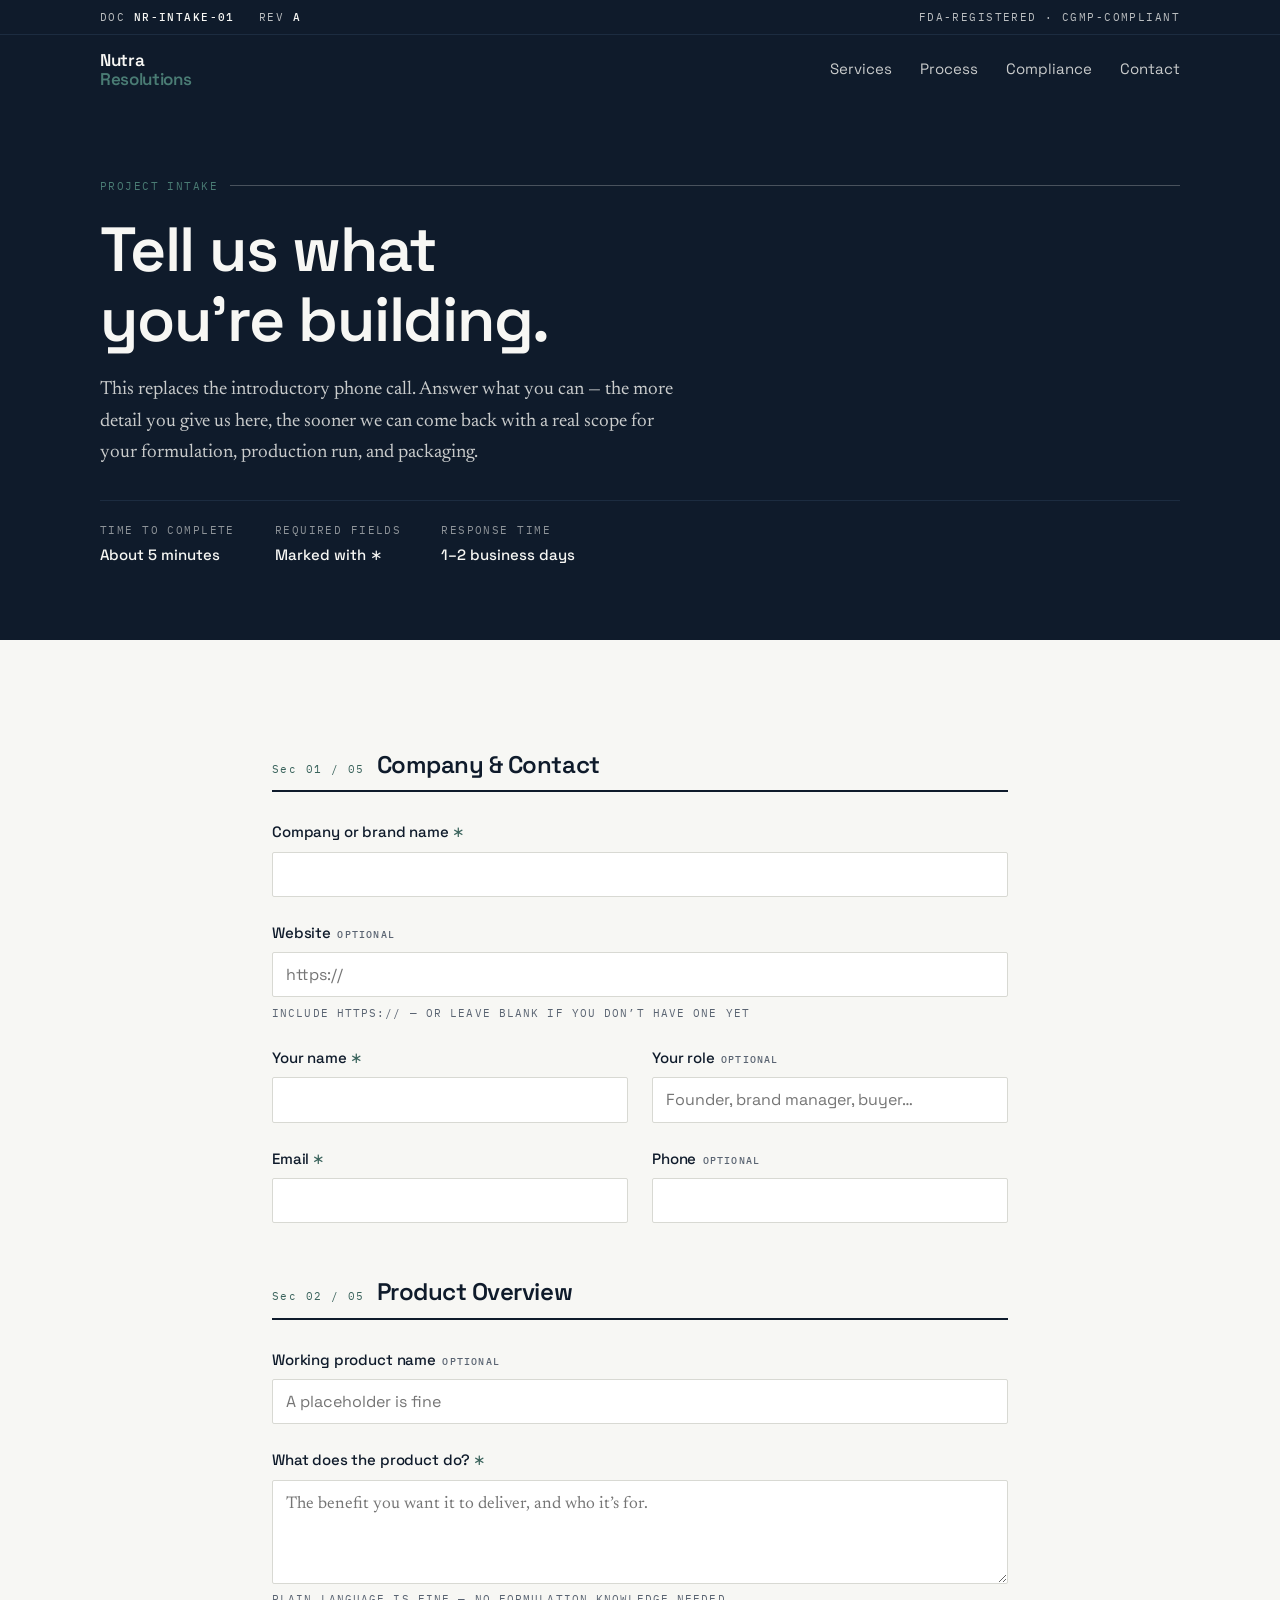
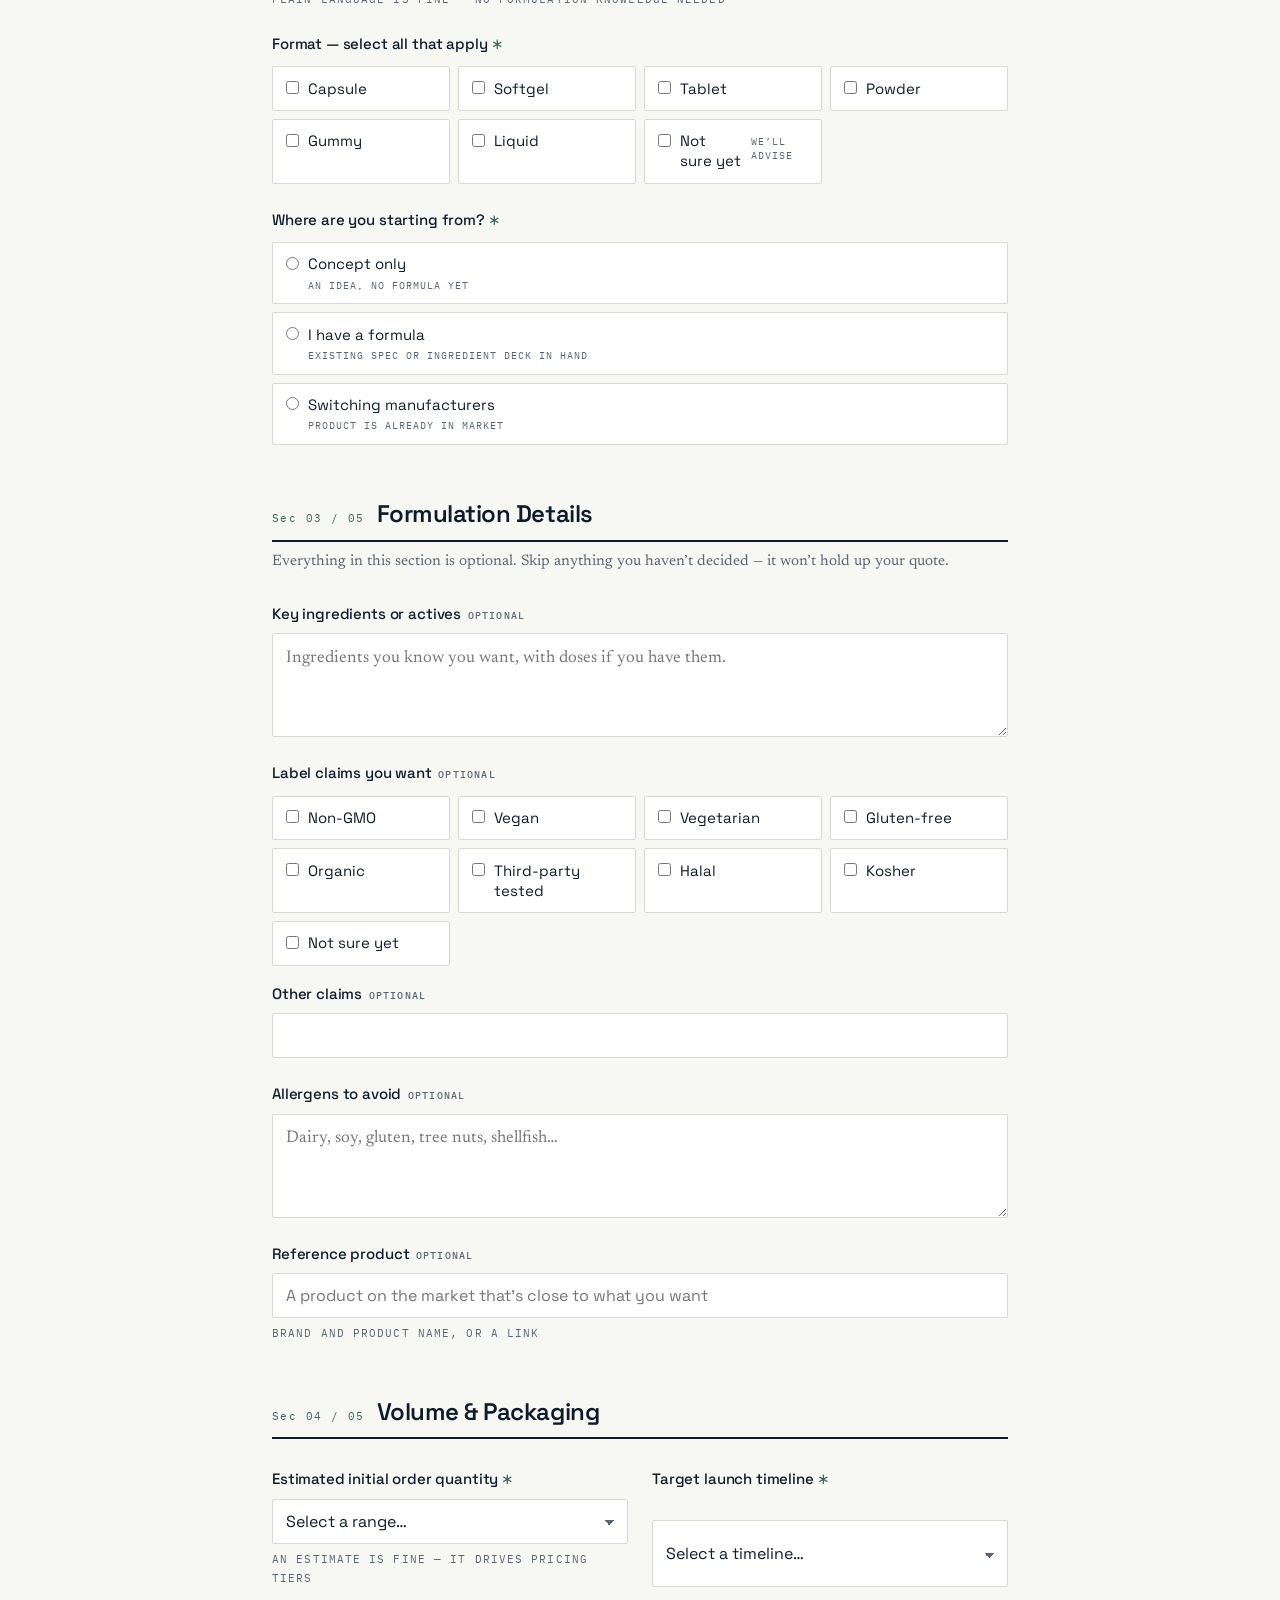
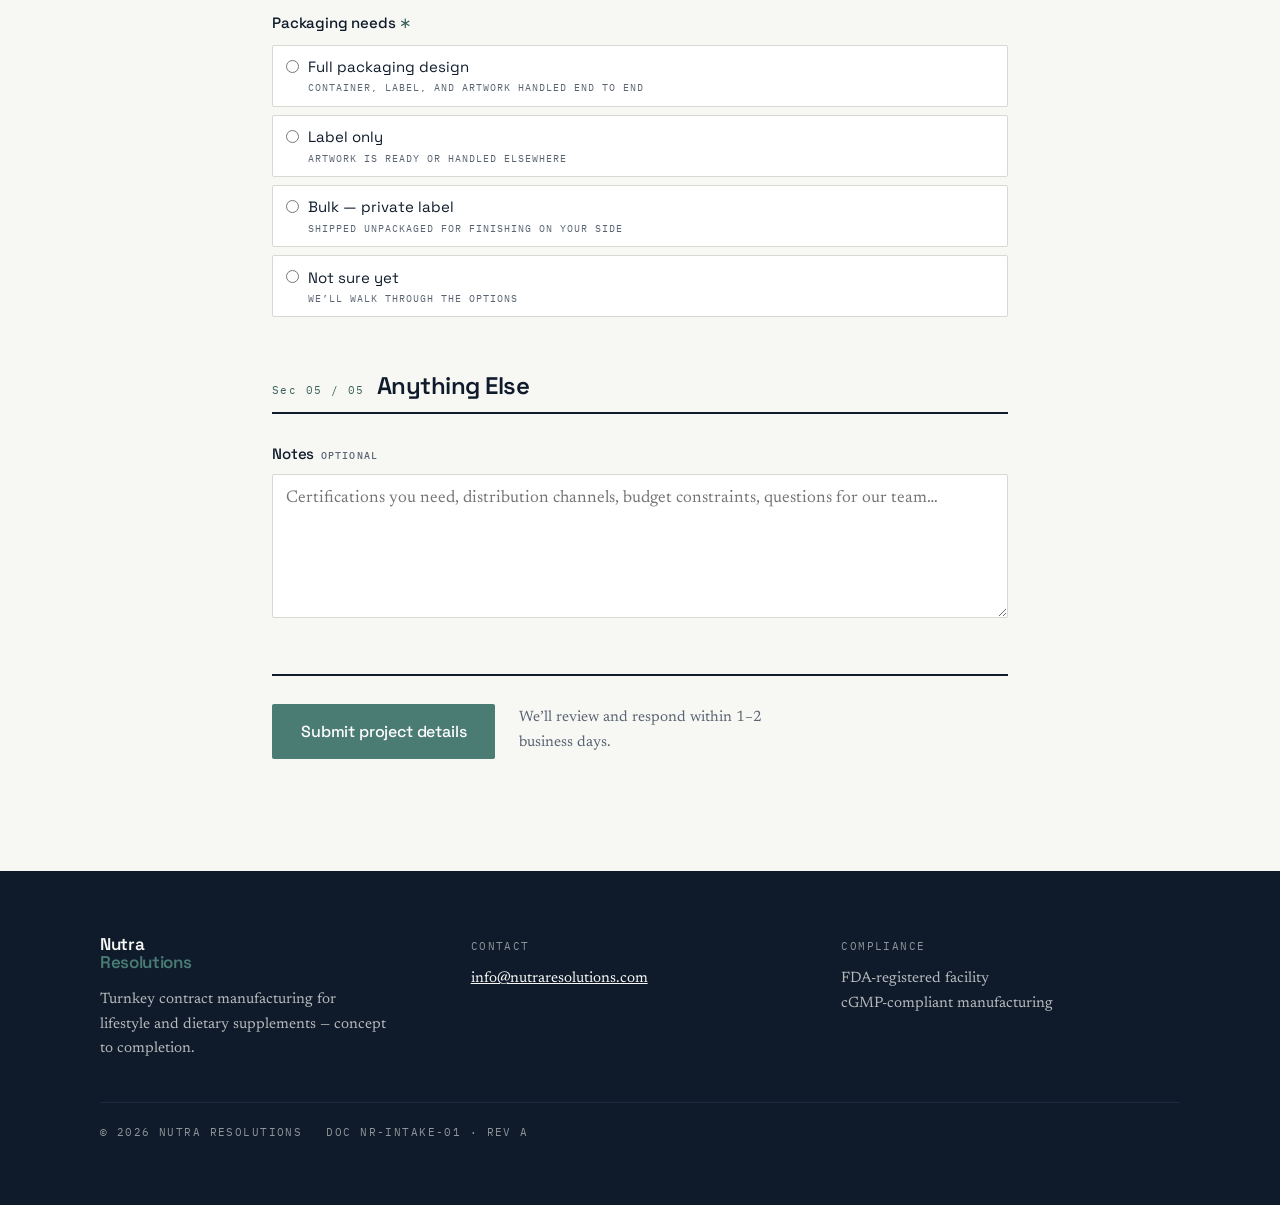
==== clients/nutra-resolutions/intake-form.html @ 07fba6f9 "feat(nutra-resolutions): add landing page and client intake form Builds Kayla's spec for Dr. Bruce's" ====
<!doctype html>
<html lang="en">
<head>
<meta charset="utf-8">
<meta name="viewport" content="width=device-width, initial-scale=1">
<title>Project Intake — Nutra Resolutions</title>
<meta name="description" content="Tell us about your supplement project. This form captures everything we need to scope formulation, production, and packaging — no discovery call required.">
<link rel="preconnect" href="https://fonts.googleapis.com">
<link rel="preconnect" href="https://fonts.gstatic.com" crossorigin>
<link href="https://fonts.googleapis.com/css2?family=IBM+Plex+Mono:wght@400;500&family=Newsreader:opsz,wght@6..72,400;6..72,500&family=Space+Grotesk:wght@400;500;600&display=swap" rel="stylesheet">
<link rel="stylesheet" href="assets/nutra.css">
</head>
<body>

<a class="skip-link" href="#intake">Skip to the form</a>

<!-- ===== SECTION: batch-strip ============================================ -->
<div class="batch-strip">
  <div class="wrap">
    <span class="mono">Doc <b>NR-INTAKE-01</b></span>
    <span class="mono">Rev <b>A</b></span>
    <span class="mono batch-strip__spacer">FDA-Registered &middot; cGMP-Compliant</span>
  </div>
</div>

<!-- ===== SECTION: header ================================================= -->
<header class="site-header">
  <div class="wrap site-header__inner">
    <a class="brand" href="index.html">
      <span>Nutra <span class="brand__mark">Resolutions</span></span>
    </a>
    <button class="nav-toggle" type="button" aria-expanded="false" aria-controls="site-nav">Menu</button>
    <nav class="site-nav" id="site-nav" aria-label="Main">
      <a href="index.html#services">Services</a>
      <a href="index.html#process">Process</a>
      <a href="index.html#compliance">Compliance</a>
      <a href="index.html#contact">Contact</a>
    </nav>
  </div>
</header>

<main>

<!-- ===== SECTION: form-masthead ========================================== -->
<div class="form-masthead">
  <div class="wrap">
    <div class="eyebrow"><span class="mono">Project Intake</span></div>
    <h1>Tell us what you&rsquo;re building.</h1>
    <p>
      This replaces the introductory phone call. Answer what you can &mdash; the more
      detail you give us here, the sooner we can come back with a real scope for your
      formulation, production run, and packaging.
    </p>
    <div class="form-meta">
      <div>
        <span class="mono">Time to complete</span>
        <strong>About 5 minutes</strong>
      </div>
      <div>
        <span class="mono">Required fields</span>
        <strong>Marked with &lowast;</strong>
      </div>
      <div>
        <span class="mono">Response time</span>
        <strong>1&ndash;2 business days</strong>
      </div>
    </div>
  </div>
</div>

<!-- ===== SECTION: intake-form ============================================ -->
<section class="intake" id="intake">
  <div class="wrap">
    <div class="intake__inner">

      <!-- Confirmation panel, revealed on successful submit -->
      <div class="receipt" id="receipt" hidden tabindex="-1">
        <div class="eyebrow"><span class="mono">Submission received</span></div>
        <h2>Thank you &mdash; we have your project details.</h2>
        <p>
          A member of the Nutra Resolutions team will review your submission and follow
          up within 1&ndash;2 business days. If your project is time-sensitive, reply
          directly to <a href="mailto:info@nutraresolutions.com">info@nutraresolutions.com</a>
          and reference your company name.
        </p>
        <p style="margin-top:1.25rem">
          <a class="btn btn--outline" href="index.html">Back to home</a>
        </p>
      </div>

      <form id="intake-form" novalidate>

        <!-- --- 01 Company &amp; Contact ------------------------------------ -->
        <fieldset class="fset">
          <div class="fset__head">
            <span class="fset__num">Sec 01 / 05</span>
            <h2 class="fset__title">Company &amp; Contact</h2>
          </div>

          <div class="grid">
            <div class="field span-2">
              <label for="company">Company or brand name<span class="req">&lowast;</span></label>
              <input type="text" id="company" name="company" autocomplete="organization" required>
            </div>

            <div class="field span-2">
              <label for="website">Website<span class="opt">Optional</span></label>
              <input type="url" id="website" name="website" placeholder="https://" autocomplete="url">
              <span class="field__hint">Include https:// &mdash; or leave blank if you don&rsquo;t have one yet</span>
            </div>

            <div class="field">
              <label for="contact_name">Your name<span class="req">&lowast;</span></label>
              <input type="text" id="contact_name" name="contact_name" autocomplete="name" required>
            </div>

            <div class="field">
              <label for="role">Your role<span class="opt">Optional</span></label>
              <input type="text" id="role" name="role" placeholder="Founder, brand manager, buyer&hellip;" autocomplete="organization-title">
            </div>

            <div class="field">
              <label for="email">Email<span class="req">&lowast;</span></label>
              <input type="email" id="email" name="email" autocomplete="email" required>
            </div>

            <div class="field">
              <label for="phone">Phone<span class="opt">Optional</span></label>
              <input type="tel" id="phone" name="phone" autocomplete="tel">
            </div>
          </div>
        </fieldset>

        <!-- --- 02 Product Overview ---------------------------------------- -->
        <fieldset class="fset">
          <div class="fset__head">
            <span class="fset__num">Sec 02 / 05</span>
            <h2 class="fset__title">Product Overview</h2>
          </div>

          <div class="grid">
            <div class="field span-2">
              <label for="product_name">Working product name<span class="opt">Optional</span></label>
              <input type="text" id="product_name" name="product_name" placeholder="A placeholder is fine">
            </div>

            <div class="field span-2">
              <label for="product_purpose">What does the product do?<span class="req">&lowast;</span></label>
              <textarea id="product_purpose" name="product_purpose" required
                placeholder="The benefit you want it to deliver, and who it&rsquo;s for."></textarea>
              <span class="field__hint">Plain language is fine &mdash; no formulation knowledge needed</span>
            </div>
          </div>

          <fieldset class="qgroup" style="margin-top:1.5rem">
            <legend class="qlabel">Format &mdash; select all that apply<span class="req">&lowast;</span></legend>
            <div class="choices">
              <label class="choice"><input type="checkbox" name="format" value="Capsule"> Capsule</label>
              <label class="choice"><input type="checkbox" name="format" value="Softgel"> Softgel</label>
              <label class="choice"><input type="checkbox" name="format" value="Tablet"> Tablet</label>
              <label class="choice"><input type="checkbox" name="format" value="Powder"> Powder</label>
              <label class="choice"><input type="checkbox" name="format" value="Gummy"> Gummy</label>
              <label class="choice"><input type="checkbox" name="format" value="Liquid"> Liquid</label>
              <label class="choice"><input type="checkbox" name="format" value="Not sure yet"> Not sure yet
                <span class="choice__sub">We&rsquo;ll advise</span>
              </label>
            </div>
          </fieldset>

          <fieldset class="qgroup" style="margin-top:1.5rem">
            <legend class="qlabel">Where are you starting from?<span class="req">&lowast;</span></legend>
            <div class="choices choices--stack">
              <label class="choice">
                <input type="radio" name="stage" value="Concept only" required>
                <span>Concept only
                  <span class="choice__sub">An idea, no formula yet</span>
                </span>
              </label>
              <label class="choice">
                <input type="radio" name="stage" value="Have a formula">
                <span>I have a formula
                  <span class="choice__sub">Existing spec or ingredient deck in hand</span>
                </span>
              </label>
              <label class="choice">
                <input type="radio" name="stage" value="Switching manufacturers">
                <span>Switching manufacturers
                  <span class="choice__sub">Product is already in market</span>
                </span>
              </label>
            </div>
          </fieldset>
        </fieldset>

        <!-- --- 03 Formulation Details -------------------------------------- -->
        <fieldset class="fset">
          <div class="fset__head">
            <span class="fset__num">Sec 03 / 05</span>
            <h2 class="fset__title">Formulation Details</h2>
          </div>
          <p class="fset__note">
            Everything in this section is optional. Skip anything you haven&rsquo;t decided &mdash;
            it won&rsquo;t hold up your quote.
          </p>

          <div class="grid">
            <div class="field span-2">
              <label for="key_ingredients">Key ingredients or actives<span class="opt">Optional</span></label>
              <textarea id="key_ingredients" name="key_ingredients"
                placeholder="Ingredients you know you want, with doses if you have them."></textarea>
            </div>
          </div>

          <fieldset class="qgroup" style="margin-top:1.5rem">
            <legend class="qlabel">Label claims you want<span class="opt">Optional</span></legend>
            <div class="choices">
              <label class="choice"><input type="checkbox" name="label_claims" value="Non-GMO"> Non-GMO</label>
              <label class="choice"><input type="checkbox" name="label_claims" value="Vegan"> Vegan</label>
              <label class="choice"><input type="checkbox" name="label_claims" value="Vegetarian"> Vegetarian</label>
              <label class="choice"><input type="checkbox" name="label_claims" value="Gluten-free"> Gluten-free</label>
              <label class="choice"><input type="checkbox" name="label_claims" value="Organic"> Organic</label>
              <label class="choice"><input type="checkbox" name="label_claims" value="Third-party tested"> Third-party tested</label>
              <label class="choice"><input type="checkbox" name="label_claims" value="Halal"> Halal</label>
              <label class="choice"><input type="checkbox" name="label_claims" value="Kosher"> Kosher</label>
              <label class="choice"><input type="checkbox" name="label_claims" value="Not sure yet"> Not sure yet</label>
            </div>
            <div class="field" style="margin-top:1rem">
              <label for="claims_other">Other claims<span class="opt">Optional</span></label>
              <input type="text" id="claims_other" name="claims_other">
            </div>
          </fieldset>

          <div class="grid grid--1" style="margin-top:1.5rem">
            <div class="field">
              <label for="allergens">Allergens to avoid<span class="opt">Optional</span></label>
              <textarea id="allergens" name="allergens"
                placeholder="Dairy, soy, gluten, tree nuts, shellfish&hellip;"></textarea>
            </div>

            <div class="field">
              <label for="reference_product">Reference product<span class="opt">Optional</span></label>
              <input type="text" id="reference_product" name="reference_product"
                placeholder="A product on the market that&rsquo;s close to what you want">
              <span class="field__hint">Brand and product name, or a link</span>
            </div>
          </div>
        </fieldset>

        <!-- --- 04 Volume &amp; Packaging ----------------------------------- -->
        <fieldset class="fset">
          <div class="fset__head">
            <span class="fset__num">Sec 04 / 05</span>
            <h2 class="fset__title">Volume &amp; Packaging</h2>
          </div>

          <div class="grid">
            <div class="field">
              <label for="order_quantity">Estimated initial order quantity<span class="req">&lowast;</span></label>
              <select id="order_quantity" name="order_quantity" required>
                <option value="">Select a range&hellip;</option>
                <option>Under 1,000 units</option>
                <option>1,000 &ndash; 5,000 units</option>
                <option>5,000 &ndash; 10,000 units</option>
                <option>10,000 &ndash; 25,000 units</option>
                <option>25,000+ units</option>
                <option>Not sure yet</option>
              </select>
              <span class="field__hint">An estimate is fine &mdash; it drives pricing tiers</span>
            </div>

            <div class="field">
              <label for="timeline">Target launch timeline<span class="req">&lowast;</span></label>
              <select id="timeline" name="timeline" required>
                <option value="">Select a timeline&hellip;</option>
                <option>As soon as possible</option>
                <option>1 &ndash; 3 months</option>
                <option>3 &ndash; 6 months</option>
                <option>6 &ndash; 12 months</option>
                <option>Exploring &mdash; no date set</option>
              </select>
            </div>
          </div>

          <fieldset class="qgroup" style="margin-top:1.5rem">
            <legend class="qlabel">Packaging needs<span class="req">&lowast;</span></legend>
            <div class="choices choices--stack">
              <label class="choice">
                <input type="radio" name="packaging" value="Full packaging design" required>
                <span>Full packaging design
                  <span class="choice__sub">Container, label, and artwork handled end to end</span>
                </span>
              </label>
              <label class="choice">
                <input type="radio" name="packaging" value="Label only">
                <span>Label only
                  <span class="choice__sub">Artwork is ready or handled elsewhere</span>
                </span>
              </label>
              <label class="choice">
                <input type="radio" name="packaging" value="Bulk / private label">
                <span>Bulk &mdash; private label
                  <span class="choice__sub">Shipped unpackaged for finishing on your side</span>
                </span>
              </label>
              <label class="choice">
                <input type="radio" name="packaging" value="Not sure yet">
                <span>Not sure yet
                  <span class="choice__sub">We&rsquo;ll walk through the options</span>
                </span>
              </label>
            </div>
          </fieldset>
        </fieldset>

        <!-- --- 05 Notes ----------------------------------------------------- -->
        <fieldset class="fset">
          <div class="fset__head">
            <span class="fset__num">Sec 05 / 05</span>
            <h2 class="fset__title">Anything Else</h2>
          </div>

          <div class="field">
            <label for="notes">Notes<span class="opt">Optional</span></label>
            <textarea id="notes" name="notes" style="min-height:9rem"
              placeholder="Certifications you need, distribution channels, budget constraints, questions for our team&hellip;"></textarea>
          </div>
        </fieldset>

        <!-- Spam trap — hidden from people, tempting to bots -->
        <div class="hp" aria-hidden="true">
          <label for="company_fax">Do not fill this in</label>
          <input type="text" id="company_fax" name="company_fax" tabindex="-1" autocomplete="off">
        </div>

        <div class="submit-block">
          <button class="btn btn--primary btn--lg" type="submit" id="submit-btn">Submit project details</button>
          <p>We&rsquo;ll review and respond within 1&ndash;2 business days.</p>
        </div>

        <div class="form-status" id="form-status" role="status" aria-live="polite" hidden></div>
      </form>

    </div>
  </div>
</section>

</main>

<!-- ===== SECTION: footer ================================================= -->
<footer class="site-footer">
  <div class="wrap">
    <div class="site-footer__grid">
      <div>
        <a class="brand" href="index.html"><span>Nutra <span class="brand__mark">Resolutions</span></span></a>
        <p style="margin-top:1rem;max-width:34ch">
          Turnkey contract manufacturing for lifestyle and dietary supplements &mdash;
          concept to completion.
        </p>
      </div>
      <div>
        <span class="mono">Contact</span>
        <p style="margin-top:.5rem"><a href="mailto:info@nutraresolutions.com">info@nutraresolutions.com</a></p>
      </div>
      <div>
        <span class="mono">Compliance</span>
        <p style="margin-top:.5rem">FDA-registered facility<br>cGMP-compliant manufacturing</p>
      </div>
    </div>
    <div class="site-footer__bar">
      <span class="mono">&copy; <span id="year">2026</span> Nutra Resolutions</span>
      <span class="mono">Doc NR-INTAKE-01 &middot; Rev A</span>
    </div>
  </div>
</footer>

<script src="assets/nutra.js"></script>
</body>
</html>
---- clients/nutra-resolutions/assets/nutra.css ----
/* ==========================================================================
   Nutra Resolutions — shared design system
   Palette / type / motif per build spec §4. Source of truth for both pages.
   ========================================================================== */

:root {
  /* Palette (spec §4) */
  --navy:        #0f1b2b;
  --navy-soft:   #1c2c40;
  --paper:       #f7f7f4;
  --paper-warm:  #eeeee9;
  --sage:        #4a7c74;
  --sage-deep:   #3a635c;
  --sage-tint:   #e6efed;
  --line:        #d8d9d3;
  --ink:         #0f1b2b;
  --ink-muted:   #5a6472;
  --white:       #ffffff;
  --alert:       #9a3b2f;

  /* Type (spec §4) */
  --font-ui:    "Space Grotesk", "Helvetica Neue", Arial, sans-serif;
  --font-body:  "Newsreader", Georgia, "Times New Roman", serif;
  --font-mono:  "IBM Plex Mono", ui-monospace, "SF Mono", Menlo, monospace;

  /* Rhythm */
  --gut:      clamp(1.25rem, 4vw, 2.5rem);
  --section:  clamp(3.5rem, 9vw, 7rem);
  --maxw:     1160px;
  --radius:   2px;
}

*, *::before, *::after { box-sizing: border-box; }

html { -webkit-text-size-adjust: 100%; scroll-behavior: smooth; }

body {
  margin: 0;
  background: var(--paper);
  color: var(--ink);
  font-family: var(--font-body);
  font-size: 1.0625rem;
  line-height: 1.65;
  font-synthesis-weight: none;
}

img { max-width: 100%; display: block; }

a { color: var(--sage-deep); }

h1, h2, h3, h4 {
  font-family: var(--font-ui);
  font-weight: 600;
  line-height: 1.12;
  letter-spacing: -0.02em;
  margin: 0;
  text-wrap: balance;
}

h1 { font-size: clamp(2.25rem, 6vw, 3.9rem); }
h2 { font-size: clamp(1.75rem, 4vw, 2.6rem); }
h3 { font-size: clamp(1.1rem, 2vw, 1.3rem); }

p { margin: 0 0 1rem; text-wrap: pretty; }
p:last-child { margin-bottom: 0; }

.wrap { width: 100%; max-width: var(--maxw); margin-inline: auto; padding-inline: var(--gut); }

.skip-link {
  position: absolute; left: -9999px; top: 0;
  background: var(--navy); color: var(--paper);
  padding: .75rem 1rem; z-index: 100;
  font-family: var(--font-ui); font-size: .875rem;
}
.skip-link:focus { left: 0; }

:where(a, button, input, select, textarea, summary):focus-visible {
  outline: 2px solid var(--sage);
  outline-offset: 2px;
}

/* --------------------------------------------------------------------------
   Motif primitives — batch record / certificate of analysis
   -------------------------------------------------------------------------- */

/* Mono data label: "SEC 01 / 05", "BATCH REC", field hints */
.mono {
  font-family: var(--font-mono);
  font-size: .6875rem;
  letter-spacing: .13em;
  text-transform: uppercase;
  color: var(--ink-muted);
}

/* Batch strip — the thin ruled header bar that runs across the top of a record */
.batch-strip {
  background: var(--navy);
  color: rgba(247, 247, 244, .74);
  border-bottom: 1px solid var(--navy-soft);
}
.batch-strip .wrap {
  display: flex;
  flex-wrap: wrap;
  gap: .35rem 1.5rem;
  padding-block: .5rem;
}
.batch-strip .mono { color: inherit; }
.batch-strip .mono b { color: var(--paper); font-weight: 500; }
.batch-strip__spacer { margin-left: auto; }

/* Section eyebrow — numbered like a form section on a batch record */
.eyebrow {
  display: flex;
  align-items: center;
  gap: .75rem;
  margin-bottom: 1.25rem;
}
.eyebrow::after {
  content: "";
  flex: 1;
  height: 1px;
  background: var(--line);
}

/* Spec-sheet row: label left, value right, hairline between */
.spec-row {
  display: grid;
  grid-template-columns: minmax(8rem, 34%) 1fr;
  gap: .35rem 1.25rem;
  padding: .8rem 0;
  border-top: 1px solid var(--line);
  align-items: baseline;
}
.spec-row:last-child { border-bottom: 1px solid var(--line); }
.spec-row__value { font-family: var(--font-ui); font-size: .95rem; }

/* Buttons */
.btn {
  display: inline-flex;
  align-items: center;
  justify-content: center;
  gap: .5rem;
  font-family: var(--font-ui);
  font-size: .9375rem;
  font-weight: 500;
  letter-spacing: -0.01em;
  padding: .8rem 1.4rem;
  border-radius: var(--radius);
  border: 1px solid transparent;
  text-decoration: none;
  cursor: pointer;
  transition: background-color .15s ease, color .15s ease, border-color .15s ease;
}
.btn--primary { background: var(--sage); color: var(--white); }
.btn--primary:hover { background: var(--sage-deep); }
.btn--ghost { background: transparent; color: var(--paper); border-color: rgba(247,247,244,.35); }
.btn--ghost:hover { border-color: var(--paper); }
.btn--outline { background: transparent; color: var(--navy); border-color: var(--navy); }
.btn--outline:hover { background: var(--navy); color: var(--paper); }
.btn--lg { padding: 1rem 1.75rem; font-size: 1rem; }
.btn[disabled] { opacity: .55; cursor: progress; }

/* --------------------------------------------------------------------------
   Site header
   -------------------------------------------------------------------------- */

.site-header {
  position: sticky;
  top: 0;
  z-index: 50;
  background: var(--navy);
  color: var(--paper);
}
.site-header__inner {
  display: flex;
  align-items: center;
  gap: 1.5rem;
  padding-block: 1rem;
}
.brand {
  font-family: var(--font-ui);
  font-weight: 600;
  font-size: 1.0625rem;
  letter-spacing: -0.02em;
  color: var(--paper);
  text-decoration: none;
  line-height: 1.1;
}
.brand span { display: block; }
.brand__mark { color: var(--sage); }
.site-nav {
  margin-left: auto;
  display: flex;
  align-items: center;
  gap: 1.75rem;
}
.site-nav a {
  font-family: var(--font-ui);
  font-size: .9375rem;
  color: rgba(247,247,244,.8);
  text-decoration: none;
}
.site-nav a:hover { color: var(--paper); }
.site-nav .btn--primary { color: var(--white); }

.nav-toggle {
  display: none;
  margin-left: auto;
  background: transparent;
  border: 1px solid rgba(247,247,244,.35);
  color: var(--paper);
  font-family: var(--font-mono);
  font-size: .6875rem;
  letter-spacing: .13em;
  text-transform: uppercase;
  padding: .55rem .8rem;
  border-radius: var(--radius);
  cursor: pointer;
}

@media (max-width: 860px) {
  .nav-toggle { display: inline-block; }
  .site-nav {
    display: none;
    position: absolute;
    left: 0; right: 0; top: 100%;
    flex-direction: column;
    align-items: stretch;
    gap: 0;
    background: var(--navy);
    border-top: 1px solid var(--navy-soft);
    padding: .5rem var(--gut) 1.25rem;
  }
  .site-nav[data-open="true"] { display: flex; }
  .site-nav a {
    padding: .85rem 0;
    border-bottom: 1px solid var(--navy-soft);
  }
  .site-nav .btn { margin-top: 1rem; border-bottom: 0; }
}

/* --------------------------------------------------------------------------
   Footer
   -------------------------------------------------------------------------- */

.site-footer {
  background: var(--navy);
  color: rgba(247,247,244,.72);
  padding-block: clamp(2.5rem, 6vw, 4rem);
  font-size: .9375rem;
}
.site-footer a { color: var(--paper); }
.site-footer__grid {
  display: grid;
  grid-template-columns: repeat(auto-fit, minmax(15rem, 1fr));
  gap: 2rem;
  align-items: start;
}
.site-footer__bar {
  margin-top: 2.5rem;
  padding-top: 1.25rem;
  border-top: 1px solid var(--navy-soft);
  display: flex;
  flex-wrap: wrap;
  gap: .5rem 1.5rem;
}
.site-footer .mono { color: rgba(247,247,244,.55); }

/* ==========================================================================
   INTAKE FORM
   ========================================================================== */

.form-masthead {
  background: var(--navy);
  color: var(--paper);
  padding-block: clamp(2.5rem, 7vw, 4.5rem);
}
.form-masthead h1 { color: var(--paper); max-width: 18ch; }
.form-masthead p {
  font-size: clamp(1.0625rem, 2vw, 1.1875rem);
  color: rgba(247,247,244,.8);
  max-width: 58ch;
  margin-top: 1.25rem;
}
.form-masthead .mono { color: var(--sage); }
.form-masthead .eyebrow::after { background: rgba(247,247,244,.25); }

.form-meta {
  display: flex;
  flex-wrap: wrap;
  gap: .75rem 2.5rem;
  margin-top: 2rem;
  padding-top: 1.25rem;
  border-top: 1px solid var(--navy-soft);
}
.form-meta div { display: grid; gap: .2rem; }
.form-meta .mono { color: rgba(247,247,244,.55); }
.form-meta strong {
  font-family: var(--font-ui);
  font-weight: 500;
  font-size: .9375rem;
  color: var(--paper);
}

.intake { padding-block: var(--section); }
.intake__inner { max-width: 46rem; margin-inline: auto; }

/* One numbered section of the record */
.fset {
  border: 0;
  margin: 0 0 clamp(2.5rem, 5vw, 3.5rem);
  padding: 0;
}
.fset__head {
  display: flex;
  align-items: baseline;
  gap: .75rem;
  padding-bottom: .75rem;
  margin-bottom: 1.75rem;
  border-bottom: 2px solid var(--navy);
}
.fset__num {
  font-family: var(--font-mono);
  font-size: .6875rem;
  letter-spacing: .13em;
  color: var(--sage-deep);
  white-space: nowrap;
}
.fset__title {
  font-family: var(--font-ui);
  font-size: clamp(1.25rem, 2.5vw, 1.5rem);
  font-weight: 600;
  letter-spacing: -0.02em;
}
.fset__note {
  margin: -1.25rem 0 1.75rem;
  font-size: .9375rem;
  color: var(--ink-muted);
}

.grid {
  display: grid;
  gap: 1.5rem;
  grid-template-columns: repeat(2, minmax(0, 1fr));
}
.grid--1 { grid-template-columns: minmax(0, 1fr); }
.span-2 { grid-column: 1 / -1; }
@media (max-width: 620px) {
  .grid { grid-template-columns: minmax(0, 1fr); }
  .span-2 { grid-column: auto; }
}

.field { display: grid; gap: .4rem; }
.field > label,
.qlabel {
  font-family: var(--font-ui);
  font-size: .9375rem;
  font-weight: 500;
  letter-spacing: -0.01em;
}
.field__hint {
  font-family: var(--font-mono);
  font-size: .6875rem;
  letter-spacing: .1em;
  text-transform: uppercase;
  color: var(--ink-muted);
}
.opt {
  font-family: var(--font-mono);
  font-size: .625rem;
  letter-spacing: .12em;
  text-transform: uppercase;
  color: var(--ink-muted);
  margin-left: .4rem;
}
.req {
  color: var(--sage-deep);
  margin-left: .2rem;
}

input[type="text"],
input[type="email"],
input[type="tel"],
input[type="url"],
select,
textarea {
  width: 100%;
  font-family: var(--font-ui);
  font-size: 1rem;
  color: var(--ink);
  background: var(--white);
  border: 1px solid var(--line);
  border-radius: var(--radius);
  padding: .7rem .8rem;
  transition: border-color .15s ease, box-shadow .15s ease;
}
textarea { font-family: var(--font-body); font-size: 1.0625rem; line-height: 1.55; resize: vertical; min-height: 6.5rem; }

input:hover, select:hover, textarea:hover { border-color: #bcbeb6; }
input:focus, select:focus, textarea:focus {
  outline: none;
  border-color: var(--sage);
  box-shadow: 0 0 0 3px var(--sage-tint);
}
input:user-invalid, textarea:user-invalid {
  border-color: var(--alert);
}

select {
  appearance: none;
  background-image: linear-gradient(45deg, transparent 50%, var(--ink-muted) 50%),
                    linear-gradient(135deg, var(--ink-muted) 50%, transparent 50%);
  background-position: calc(100% - 1.1rem) 55%, calc(100% - .75rem) 55%;
  background-size: .35rem .35rem, .35rem .35rem;
  background-repeat: no-repeat;
  padding-right: 2.25rem;
}

/* Choice groups — checkbox / radio rendered as spec-sheet ticks */
.choices {
  display: grid;
  gap: .5rem;
  grid-template-columns: repeat(auto-fit, minmax(11rem, 1fr));
  margin-top: .6rem;
}
.choices--stack { grid-template-columns: minmax(0, 1fr); }

.choice {
  display: flex;
  align-items: flex-start;
  gap: .6rem;
  padding: .7rem .8rem;
  background: var(--white);
  border: 1px solid var(--line);
  border-radius: var(--radius);
  font-family: var(--font-ui);
  font-size: .9375rem;
  line-height: 1.35;
  cursor: pointer;
  transition: border-color .15s ease, background-color .15s ease;
}
.choice:hover { border-color: #bcbeb6; }
.choice input { margin: .15rem 0 0; accent-color: var(--sage); flex: none; }
.choice:has(input:checked) {
  border-color: var(--sage);
  background: var(--sage-tint);
}
.choice:has(input:focus-visible) {
  outline: 2px solid var(--sage);
  outline-offset: 2px;
}
.choice__sub {
  display: block;
  font-family: var(--font-mono);
  font-size: .625rem;
  letter-spacing: .1em;
  text-transform: uppercase;
  color: var(--ink-muted);
  margin-top: .25rem;
}

fieldset.qgroup { border: 0; margin: 0; padding: 0; }
fieldset.qgroup legend { padding: 0; }

/* Honeypot */
.hp {
  position: absolute !important;
  width: 1px; height: 1px;
  overflow: hidden; clip: rect(0 0 0 0);
  white-space: nowrap;
}

/* Submit block */
.submit-block {
  border-top: 2px solid var(--navy);
  padding-top: 1.75rem;
  display: flex;
  flex-wrap: wrap;
  align-items: center;
  gap: 1rem 1.5rem;
}
.submit-block p { font-size: .9375rem; color: var(--ink-muted); max-width: 34ch; }

.form-status {
  margin-top: 1.5rem;
  padding: 1rem 1.15rem;
  border-radius: var(--radius);
  border-left: 3px solid;
  font-family: var(--font-ui);
  font-size: .9375rem;
  line-height: 1.5;
}
.form-status[hidden] { display: none; }
.form-status--ok    { background: var(--sage-tint); border-color: var(--sage); color: var(--sage-deep); }
.form-status--error { background: #f7ecea; border-color: var(--alert); color: var(--alert); }

/* Post-submit confirmation panel */
.receipt {
  background: var(--white);
  border: 1px solid var(--line);
  border-top: 3px solid var(--sage);
  padding: clamp(1.75rem, 4vw, 2.5rem);
}
.receipt[hidden] { display: none; }
.receipt h2 { margin-bottom: 1rem; }

/* ==========================================================================
   LANDING PAGE
   ========================================================================== */

.section { padding-block: var(--section); }
.section--alt { background: var(--paper-warm); }
.section--navy { background: var(--navy); color: var(--paper); }
.section--navy h2 { color: var(--paper); }
.section--navy .eyebrow::after { background: rgba(247,247,244,.25); }
.section--navy .mono { color: var(--sage); }

.section__lede {
  font-size: clamp(1.0625rem, 2vw, 1.1875rem);
  max-width: 60ch;
  margin-top: 1.25rem;
  color: var(--ink-muted);
}
.section--navy .section__lede { color: rgba(247,247,244,.8); }

/* --- Hero --------------------------------------------------------------- */

.hero {
  background: var(--navy);
  color: var(--paper);
  padding-block: clamp(3rem, 8vw, 5.5rem);
}
.hero__grid {
  display: grid;
  grid-template-columns: 1.15fr .85fr;
  gap: clamp(2rem, 5vw, 4rem);
  align-items: start;
}
@media (max-width: 900px) {
  .hero__grid { grid-template-columns: minmax(0, 1fr); }
}
.hero h1 { color: var(--paper); }
.hero__lede {
  font-size: clamp(1.0625rem, 2.2vw, 1.25rem);
  color: rgba(247,247,244,.82);
  max-width: 52ch;
  margin-top: 1.5rem;
}
.hero__actions {
  display: flex;
  flex-wrap: wrap;
  gap: .85rem;
  margin-top: 2rem;
}
.hero .eyebrow::after { background: rgba(247,247,244,.25); }
.hero .mono { color: var(--sage); }

/* Certificate of Capability card */
.coc {
  background: var(--paper);
  color: var(--ink);
  border-radius: var(--radius);
  box-shadow: 0 18px 40px -24px rgba(0,0,0,.6);
  overflow: hidden;
}
.coc__head {
  background: var(--sage);
  color: var(--white);
  padding: .85rem 1.25rem;
  display: flex;
  flex-wrap: wrap;
  align-items: baseline;
  gap: .35rem 1rem;
}
.coc__head .mono { color: rgba(255,255,255,.85); }
.coc__title {
  font-family: var(--font-ui);
  font-weight: 600;
  font-size: 1rem;
  letter-spacing: -0.01em;
}
.coc__body { padding: .5rem 1.25rem 1.25rem; }
.coc__foot {
  padding: 1rem 1.25rem;
  border-top: 1px solid var(--line);
  background: var(--paper-warm);
}
.coc .spec-row { grid-template-columns: minmax(6.5rem, 40%) 1fr; }
.coc .spec-row:first-of-type { border-top: 0; }
.coc .spec-row:last-of-type { border-bottom: 0; }

/* --- Services ----------------------------------------------------------- */

.cards {
  display: grid;
  grid-template-columns: repeat(auto-fit, minmax(15.5rem, 1fr));
  gap: 1.25rem;
  margin-top: 2.5rem;
}
.card {
  background: var(--white);
  border: 1px solid var(--line);
  border-top: 3px solid var(--sage);
  border-radius: var(--radius);
  padding: 1.5rem 1.4rem;
}
.card h3 { margin: .6rem 0 .6rem; }
.card p { font-size: 1rem; color: var(--ink-muted); }

/* --- Process (6 steps) -------------------------------------------------- */

.steps {
  margin-top: 2.5rem;
  border-top: 1px solid rgba(247,247,244,.18);
}
.step {
  display: grid;
  grid-template-columns: 4.5rem 1fr;
  gap: .35rem 1.5rem;
  padding: 1.5rem 0;
  border-bottom: 1px solid rgba(247,247,244,.18);
  align-items: start;
}
.step__num {
  font-family: var(--font-mono);
  font-size: .75rem;
  letter-spacing: .1em;
  color: var(--sage);
  padding-top: .25rem;
}
.step h3 { color: var(--paper); }
.step p {
  color: rgba(247,247,244,.75);
  font-size: 1rem;
  margin-top: .4rem;
  max-width: 62ch;
}
@media (max-width: 620px) {
  .step { grid-template-columns: minmax(0, 1fr); gap: .5rem; }
}

/* --- Compliance --------------------------------------------------------- */

.compliance__grid {
  display: grid;
  grid-template-columns: 1fr 1fr;
  gap: clamp(2rem, 5vw, 3.5rem);
  align-items: start;
}
@media (max-width: 860px) {
  .compliance__grid { grid-template-columns: minmax(0, 1fr); }
}
.stamp {
  background: var(--white);
  border: 1px solid var(--line);
  border-radius: var(--radius);
  padding: 1.25rem 1.4rem;
  display: grid;
  gap: .4rem;
}
.stamp + .stamp { margin-top: 1rem; }
.stamp h3 { font-size: 1.0625rem; }
.stamp p { font-size: .9375rem; color: var(--ink-muted); }

/* --- Contact / CTA ------------------------------------------------------ */

.cta__grid {
  display: grid;
  grid-template-columns: 1.1fr .9fr;
  gap: clamp(2rem, 5vw, 3.5rem);
  align-items: start;
}
@media (max-width: 860px) {
  .cta__grid { grid-template-columns: minmax(0, 1fr); }
}
.contact-card {
  background: var(--white);
  border: 1px solid var(--line);
  border-top: 3px solid var(--sage);
  border-radius: var(--radius);
  padding: 1.5rem 1.4rem;
}
.contact-card .spec-row:first-of-type { border-top: 0; }
.contact-card a { font-family: var(--font-ui); font-size: .95rem; }
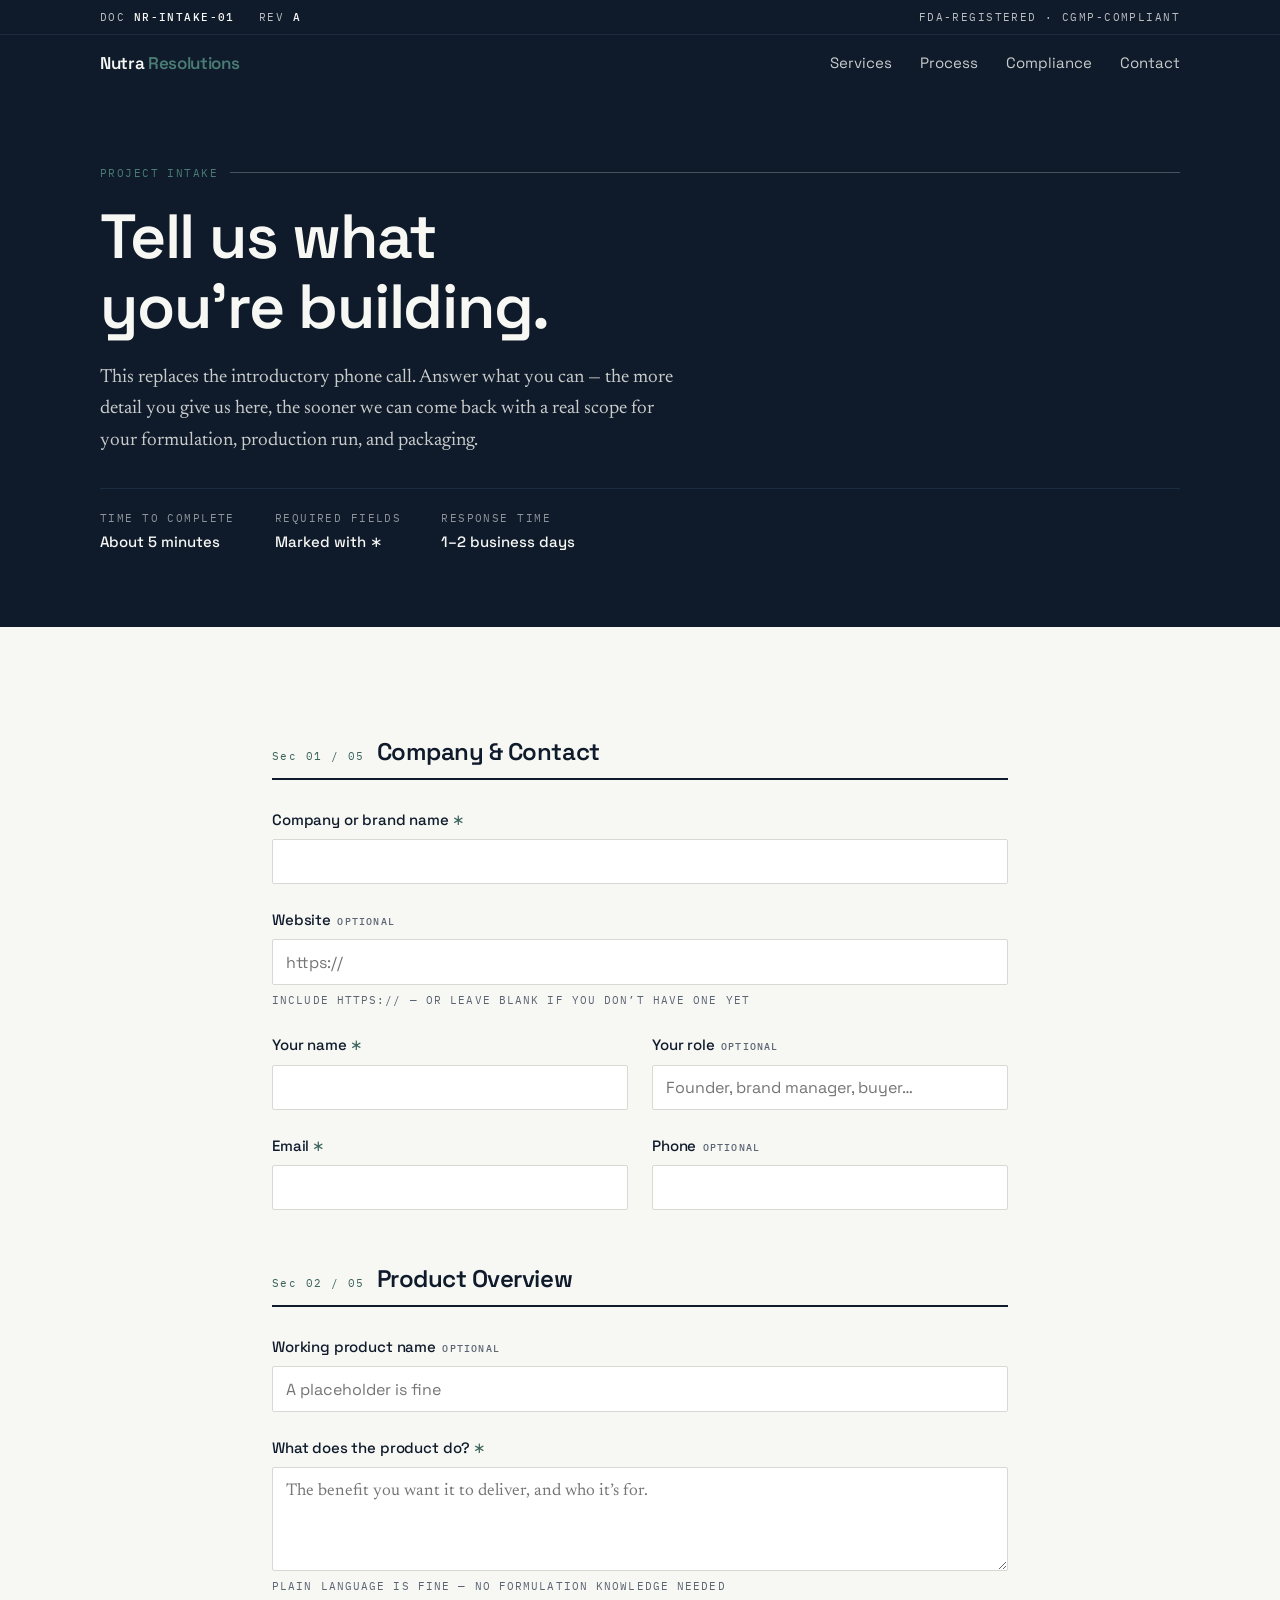
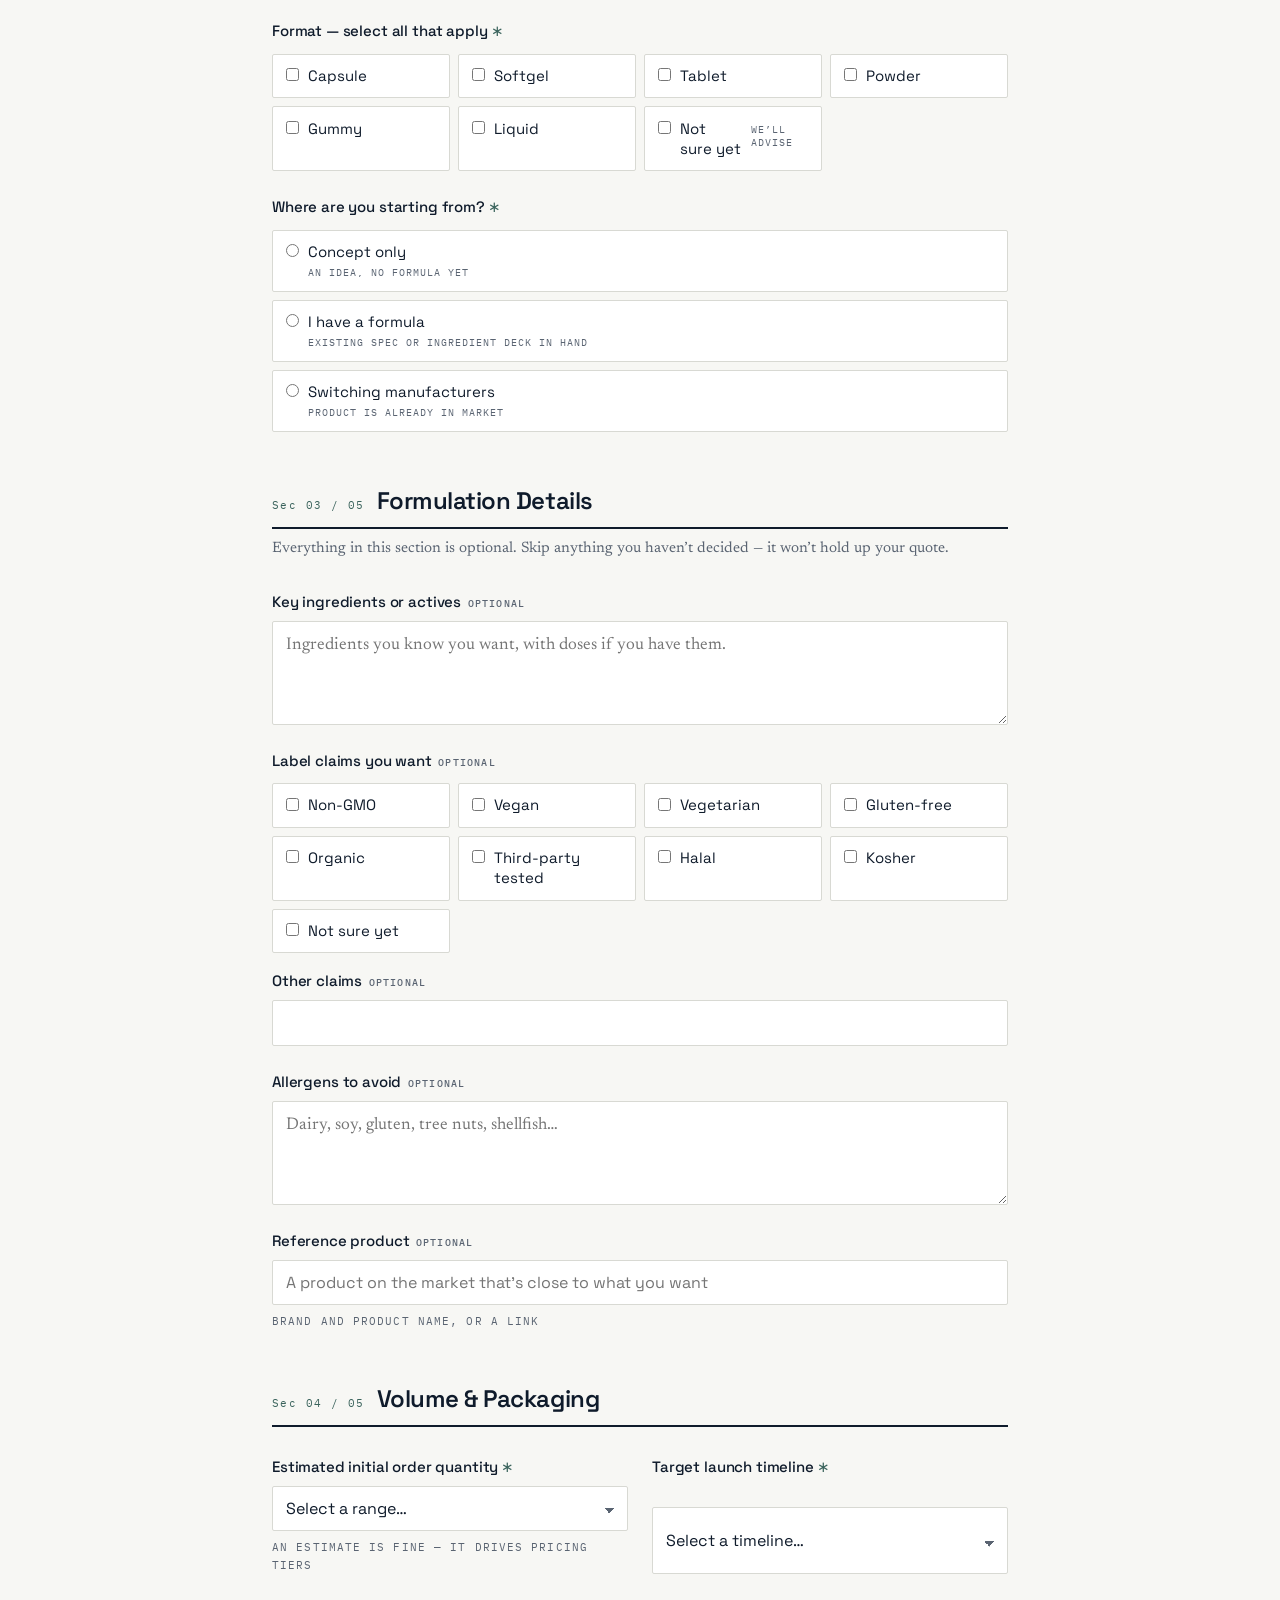
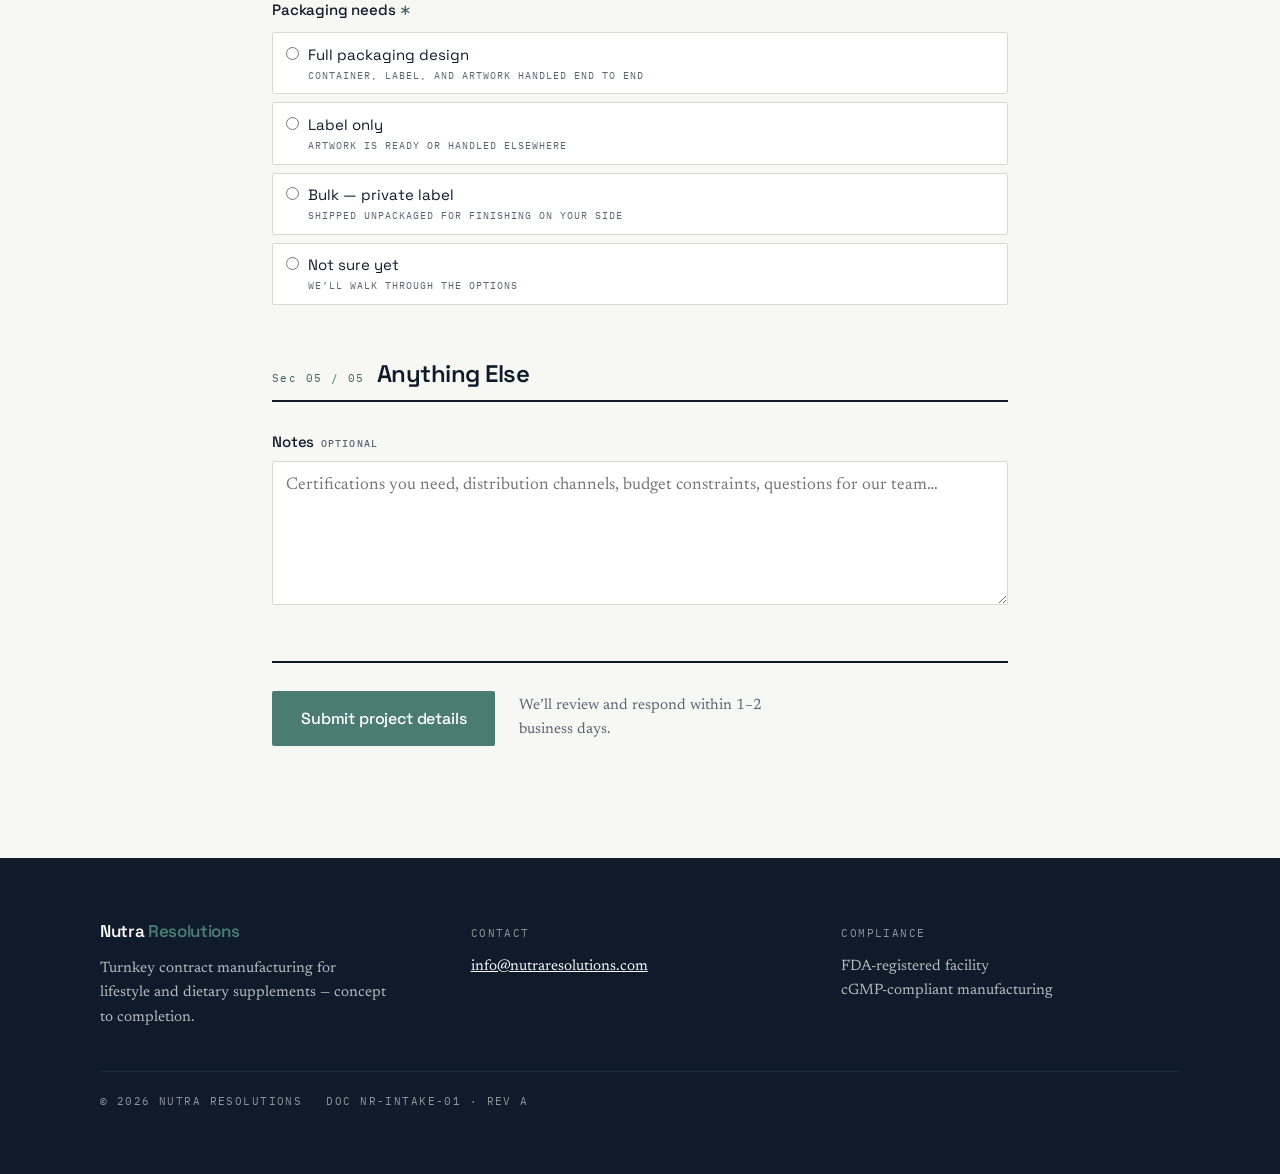
==== commit 45a8222b: "feat(nutra-resolutions): add logo slot and a single rebrand swap point Prepares both pages for Bruce" ====
--- a/clients/nutra-resolutions/intake-form.html
+++ b/clients/nutra-resolutions/intake-form.html
@@ -27,7 +27,11 @@
 <header class="site-header">
   <div class="wrap site-header__inner">
     <a class="brand" href="index.html">
-      <span>Nutra <span class="brand__mark">Resolutions</span></span>
+      <!-- LOGO SLOT — when Bruce's file lands, replace the <span> below with:
+           <img class="brand__logo" src="assets/logo.svg" alt="Nutra Resolutions">
+           It sits on navy, so it needs the light/reversed version of the lockup.
+           Do the same in the footer. -->
+      <span class="brand__text">Nutra <span class="brand__mark">Resolutions</span></span>
     </a>
     <button class="nav-toggle" type="button" aria-expanded="false" aria-controls="site-nav">Menu</button>
     <nav class="site-nav" id="site-nav" aria-label="Main">
@@ -351,7 +355,7 @@
   <div class="wrap">
     <div class="site-footer__grid">
       <div>
-        <a class="brand" href="index.html"><span>Nutra <span class="brand__mark">Resolutions</span></span></a>
+        <a class="brand" href="index.html"><span class="brand__text">Nutra <span class="brand__mark">Resolutions</span></span></a>
         <p style="margin-top:1rem;max-width:34ch">
           Turnkey contract manufacturing for lifestyle and dietary supplements &mdash;
           concept to completion.
--- a/clients/nutra-resolutions/assets/nutra.css
+++ b/clients/nutra-resolutions/assets/nutra.css
@@ -1,16 +1,23 @@
 /* ==========================================================================
    Nutra Resolutions — shared design system
    Palette / type / motif per build spec §4. Source of truth for both pages.
+
+   REBRANDING TO THE LIVE SITE'S COLOURS
+   The palette below is Kayla's direction, not sampled from nutraresolutions.com
+   (unreachable from the build sandbox). To match the real brand, change only
+   the four tokens marked BRAND — everything else is derived neutral and will
+   follow. --sage-deep should be a darker shade of --sage, and --sage-tint a
+   very light one, or the hover and checked states lose contrast.
    ========================================================================== */
 
 :root {
   /* Palette (spec §4) */
-  --navy:        #0f1b2b;
+  --navy:        #0f1b2b;   /* BRAND: dark ground — header, hero, footer */
   --navy-soft:   #1c2c40;
-  --paper:       #f7f7f4;
+  --paper:       #f7f7f4;   /* BRAND: page ground */
   --paper-warm:  #eeeee9;
-  --sage:        #4a7c74;
-  --sage-deep:   #3a635c;
+  --sage:        #4a7c74;   /* BRAND: accent — buttons, rules, active states */
+  --sage-deep:   #3a635c;   /* BRAND: accent, darker (hover + link text) */
   --sage-tint:   #e6efed;
   --line:        #d8d9d3;
   --ink:         #0f1b2b;
@@ -186,8 +193,19 @@
   text-decoration: none;
   line-height: 1.1;
 }
-.brand span { display: block; }
+.brand__text { display: block; }
 .brand__mark { color: var(--sage); }
+
+/* Logo slot. The header and footer both sit on --navy, so the file dropped in
+   here must be a light/reversed lockup — a dark-on-transparent logo vanishes.
+   SVG preferred; a PNG needs 2x the display height to stay crisp. */
+.brand__logo {
+  display: block;
+  height: 34px;
+  width: auto;
+  max-width: 15rem;
+}
+@media (max-width: 480px) { .brand__logo { height: 28px; } }
 .site-nav {
   margin-left: auto;
   display: flex;
@@ -682,3 +700,66 @@
 }
 .contact-card .spec-row:first-of-type { border-top: 0; }
 .contact-card a { font-family: var(--font-ui); font-size: .95rem; }
+
+/* --- Founder / personnel record ---------------------------------------- */
+
+.founder__grid {
+  display: grid;
+  grid-template-columns: minmax(0, 20rem) minmax(0, 1fr);
+  gap: clamp(1.75rem, 4vw, 3rem);
+  margin-top: 2.5rem;
+  align-items: start;
+}
+@media (max-width: 780px) {
+  .founder__grid { grid-template-columns: minmax(0, 1fr); }
+}
+
+.portrait {
+  background: var(--white);
+  border: 1px solid var(--line);
+  border-top: 3px solid var(--sage);
+  border-radius: var(--radius);
+  padding: .75rem;
+}
+.portrait__frame {
+  aspect-ratio: 4 / 5;
+  background: var(--paper-warm);
+  border: 1px dashed #b9bbb3;
+  border-radius: var(--radius);
+  display: grid;
+  place-content: center;
+  gap: .5rem;
+  text-align: center;
+  padding: 1rem;
+}
+.portrait__frame img {
+  width: 100%; height: 100%;
+  object-fit: cover;
+  border-radius: var(--radius);
+}
+.portrait__cap {
+  display: flex;
+  flex-wrap: wrap;
+  gap: .25rem 1rem;
+  padding: .75rem .25rem .25rem;
+  border-top: 1px solid var(--line);
+  margin-top: .75rem;
+}
+
+.founder__body h3 { margin-bottom: .35rem; }
+.founder__name {
+  font-family: var(--font-ui);
+  font-size: clamp(1.4rem, 3vw, 1.8rem);
+  font-weight: 600;
+  letter-spacing: -0.02em;
+}
+.founder__role {
+  font-family: var(--font-mono);
+  font-size: .6875rem;
+  letter-spacing: .13em;
+  text-transform: uppercase;
+  color: var(--sage-deep);
+  margin-top: .4rem;
+}
+.founder__bio { margin-top: 1.25rem; max-width: 60ch; }
+.founder__record { margin-top: 1.75rem; }
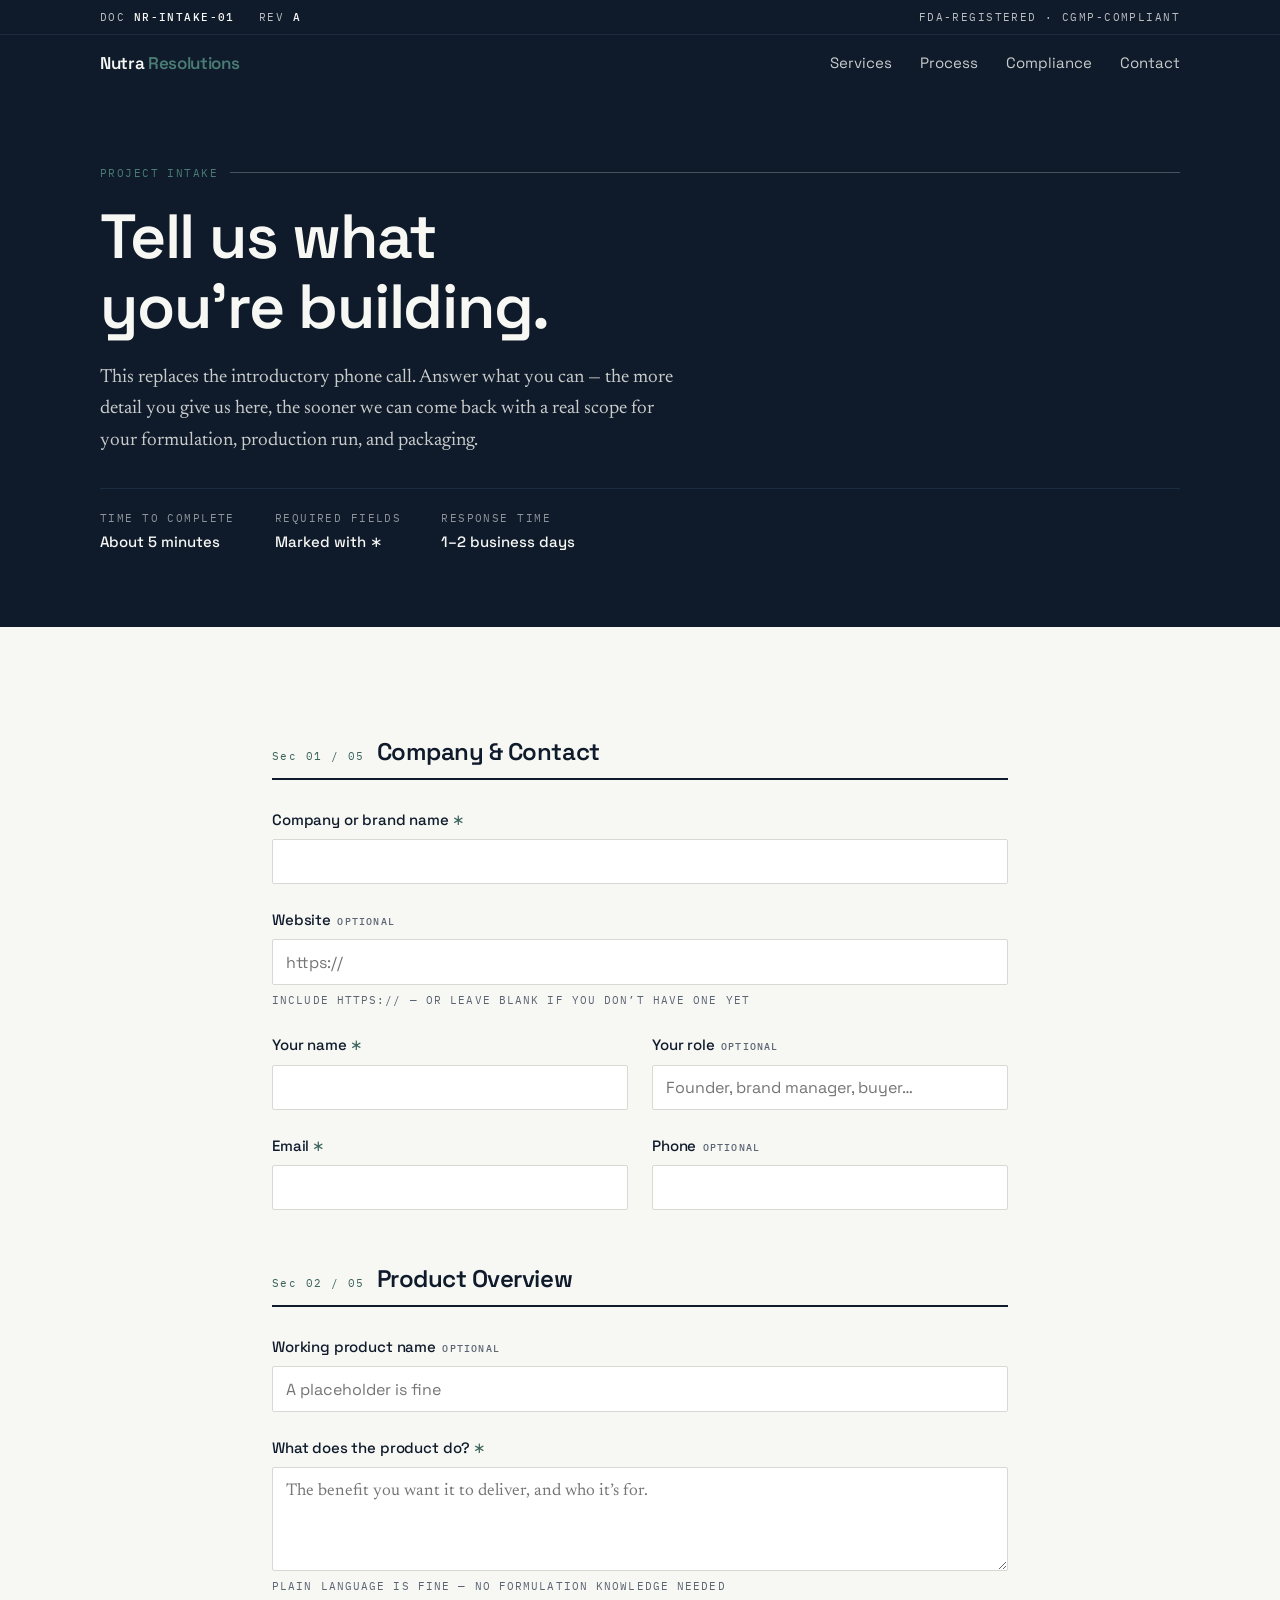
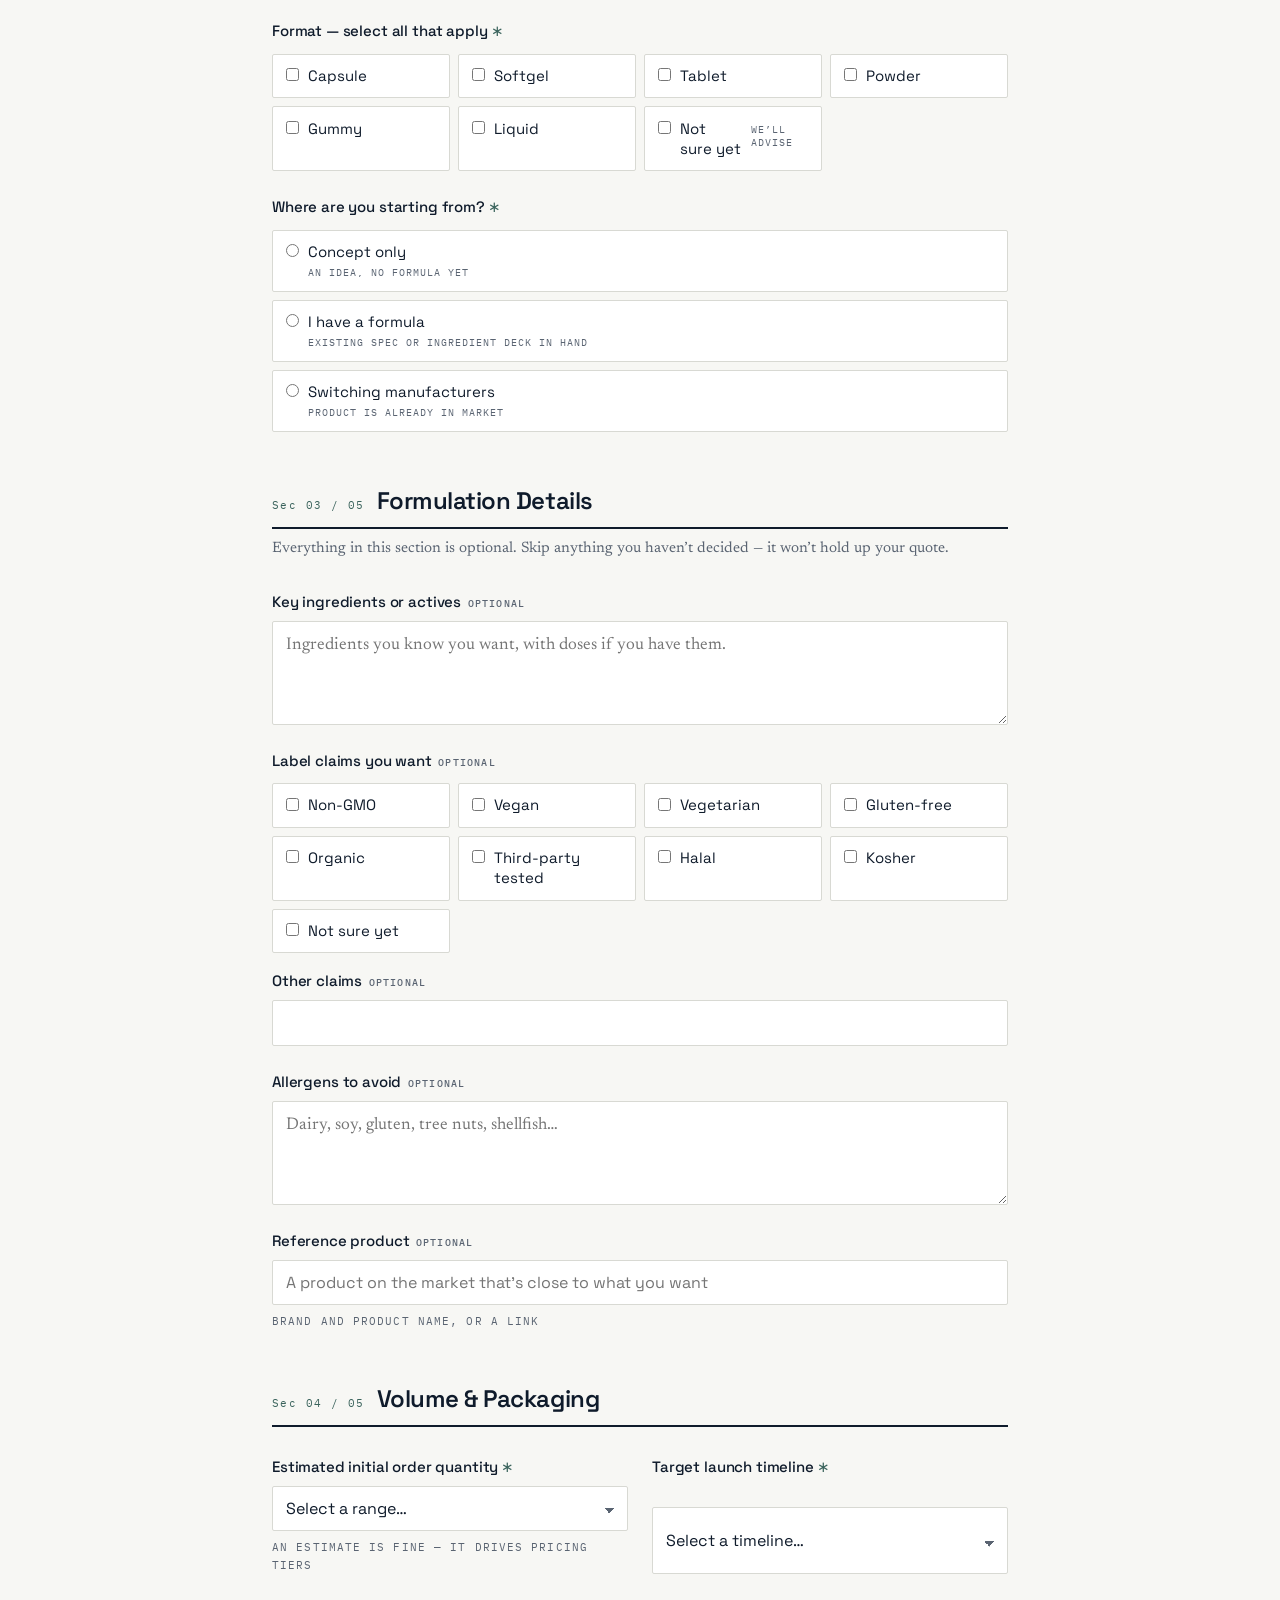
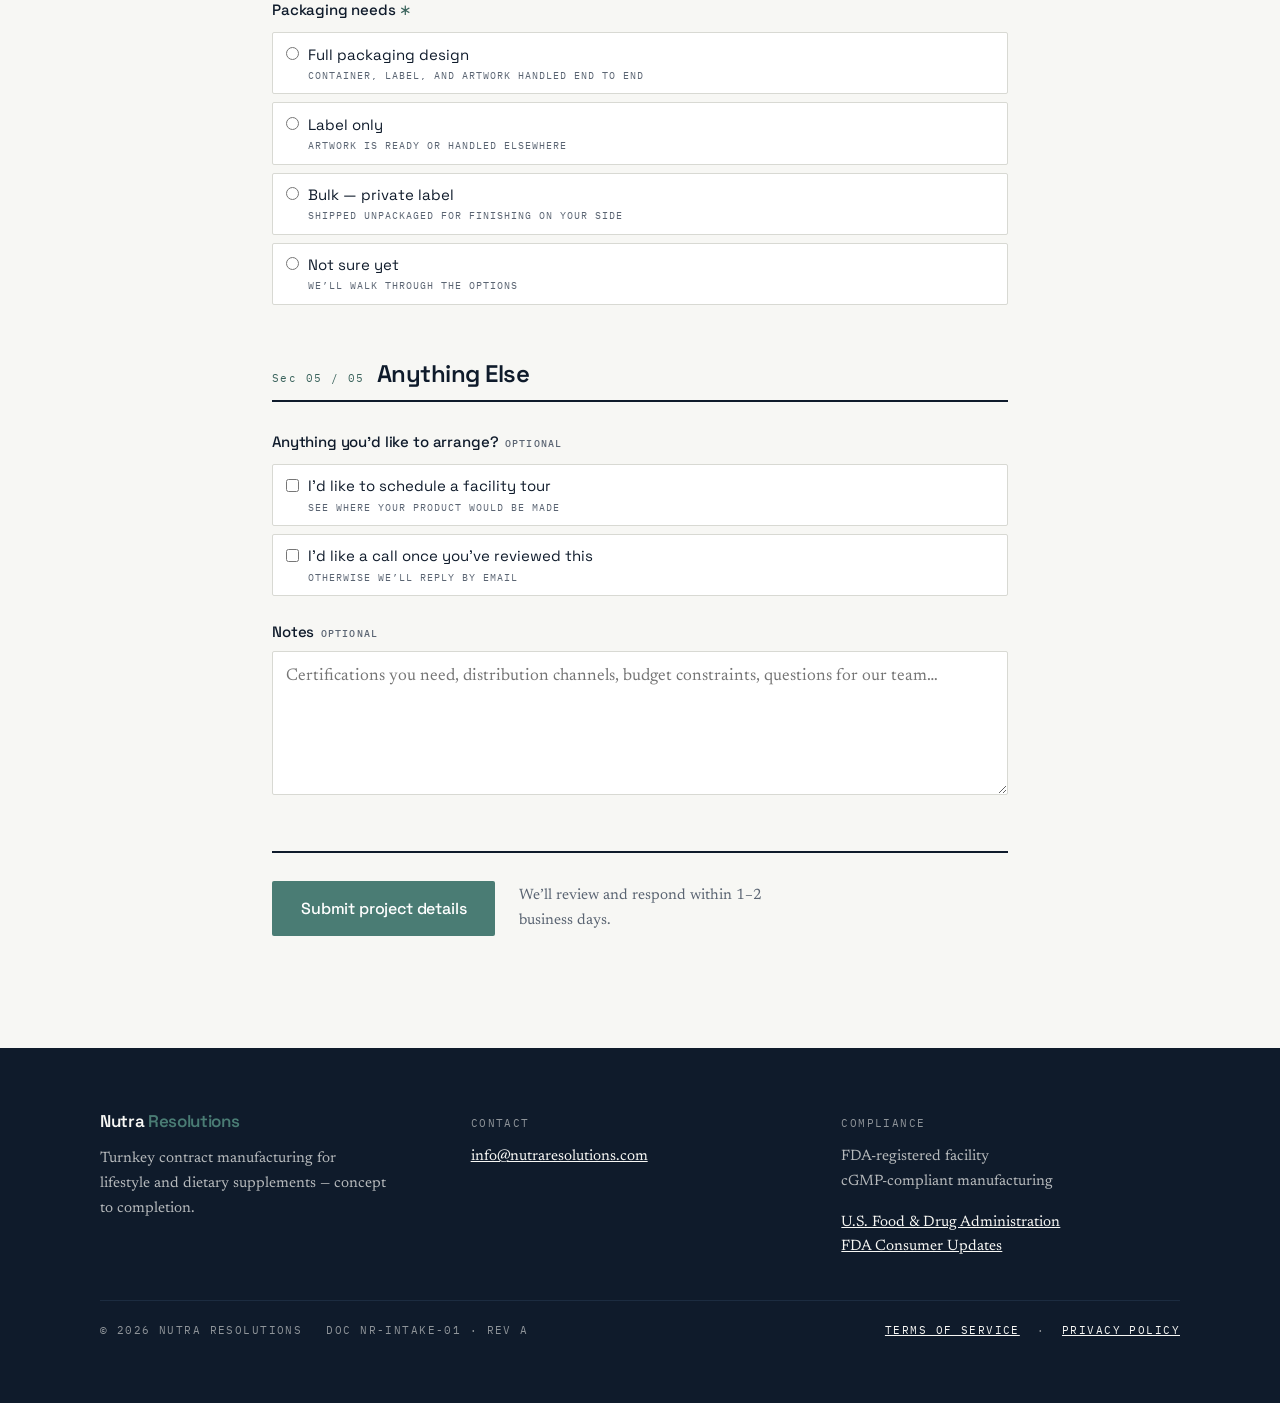
==== commit 6d917f72: "feat(nutra-resolutions): use his real copy, add facility tours and policy links Replaces invented se" ====
--- a/clients/nutra-resolutions/intake-form.html
+++ b/clients/nutra-resolutions/intake-form.html
@@ -323,6 +323,24 @@
             <h2 class="fset__title">Anything Else</h2>
           </div>
 
+          <fieldset class="qgroup" style="margin-bottom:1.5rem">
+            <legend class="qlabel">Anything you&rsquo;d like to arrange?<span class="opt">Optional</span></legend>
+            <div class="choices choices--stack">
+              <label class="choice">
+                <input type="checkbox" name="extras" value="Facility tour">
+                <span>I&rsquo;d like to schedule a facility tour
+                  <span class="choice__sub">See where your product would be made</span>
+                </span>
+              </label>
+              <label class="choice">
+                <input type="checkbox" name="extras" value="Call after review">
+                <span>I&rsquo;d like a call once you&rsquo;ve reviewed this
+                  <span class="choice__sub">Otherwise we&rsquo;ll reply by email</span>
+                </span>
+              </label>
+            </div>
+          </fieldset>
+
           <div class="field">
             <label for="notes">Notes<span class="opt">Optional</span></label>
             <textarea id="notes" name="notes" style="min-height:9rem"
@@ -368,11 +386,20 @@
       <div>
         <span class="mono">Compliance</span>
         <p style="margin-top:.5rem">FDA-registered facility<br>cGMP-compliant manufacturing</p>
+        <p style="margin-top:.75rem">
+          <a href="https://www.fda.gov/consumers">U.S. Food &amp; Drug Administration</a><br>
+          <a href="https://www.fda.gov/consumers/consumer-updates">FDA Consumer Updates</a>
+        </p>
       </div>
     </div>
     <div class="site-footer__bar">
       <span class="mono">&copy; <span id="year">2026</span> Nutra Resolutions</span>
       <span class="mono">Doc NR-INTAKE-01 &middot; Rev A</span>
+      <span class="mono" style="margin-left:auto">
+        <a href="https://www.nutraresolutions.com/policies/terms-of-service">Terms of Service</a>
+        &nbsp;&middot;&nbsp;
+        <a href="https://www.nutraresolutions.com/policies/privacy-policy">Privacy Policy</a>
+      </span>
     </div>
   </div>
 </footer>
